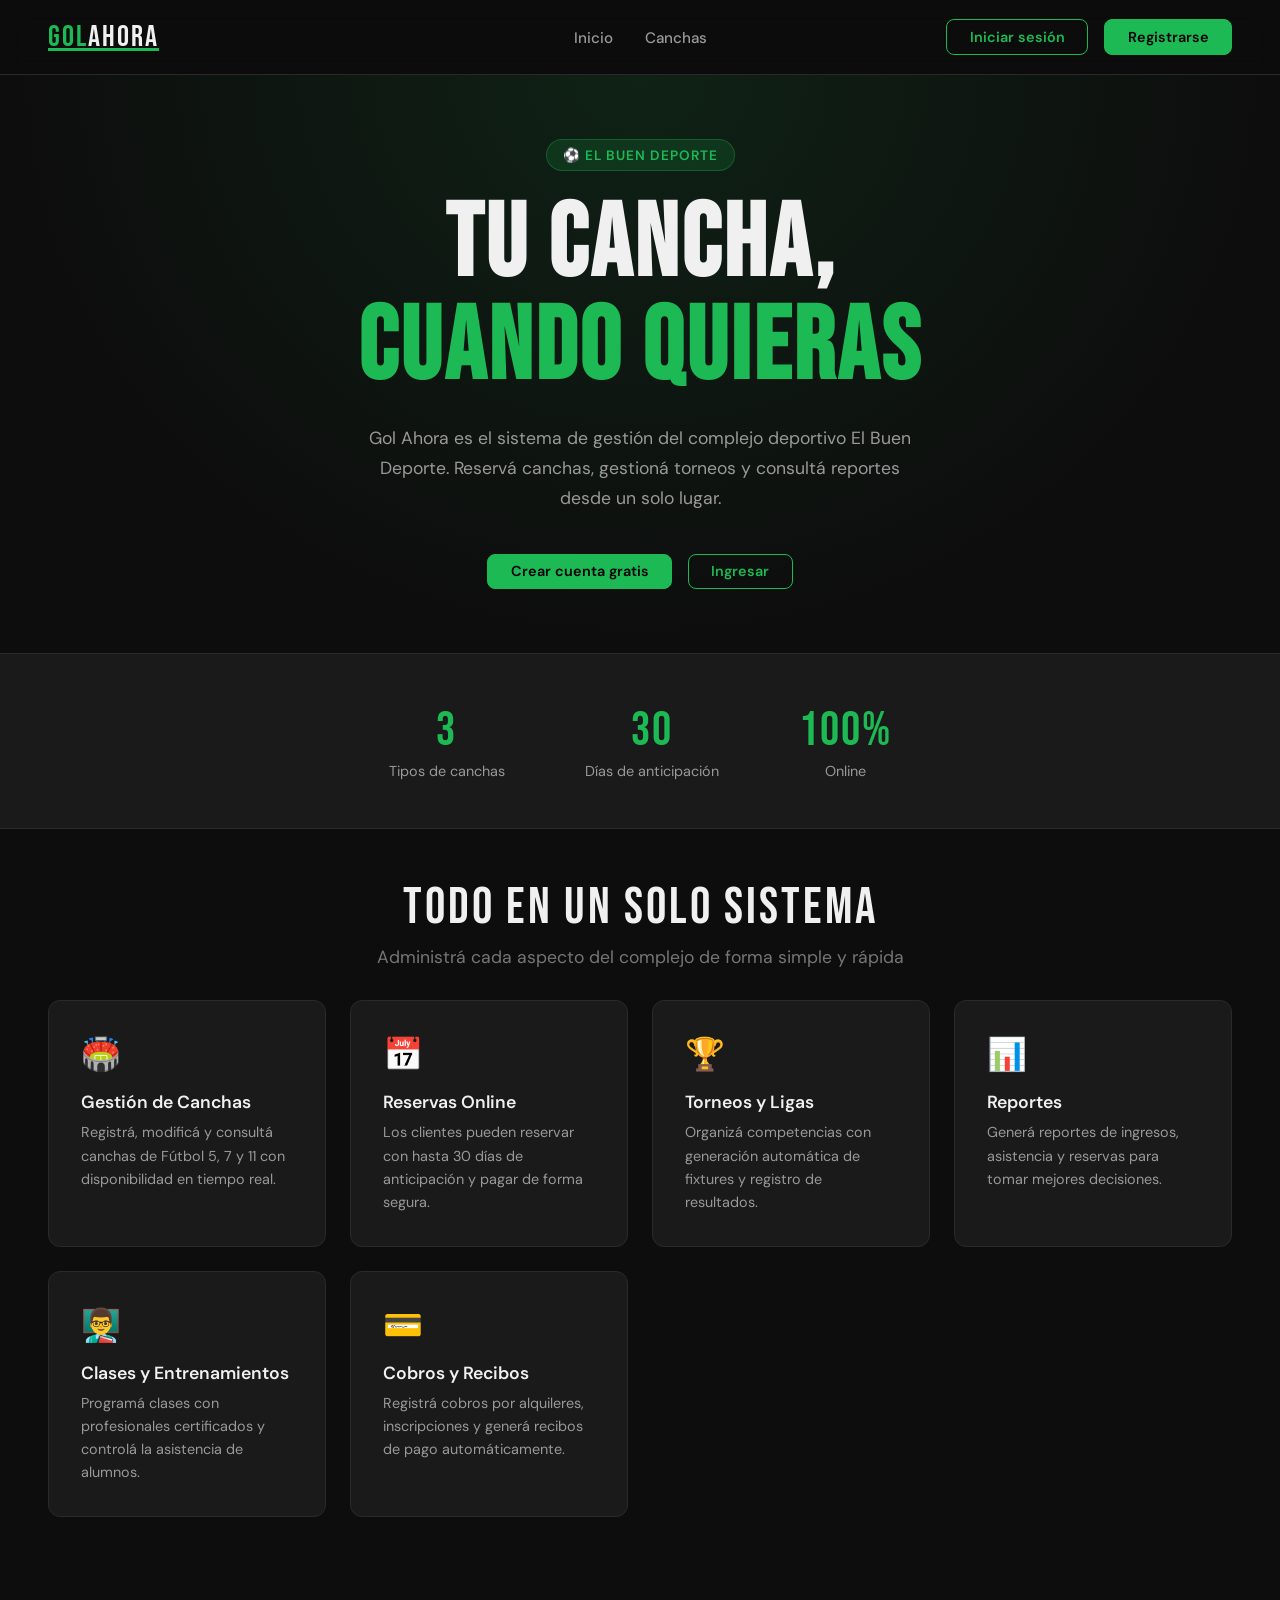
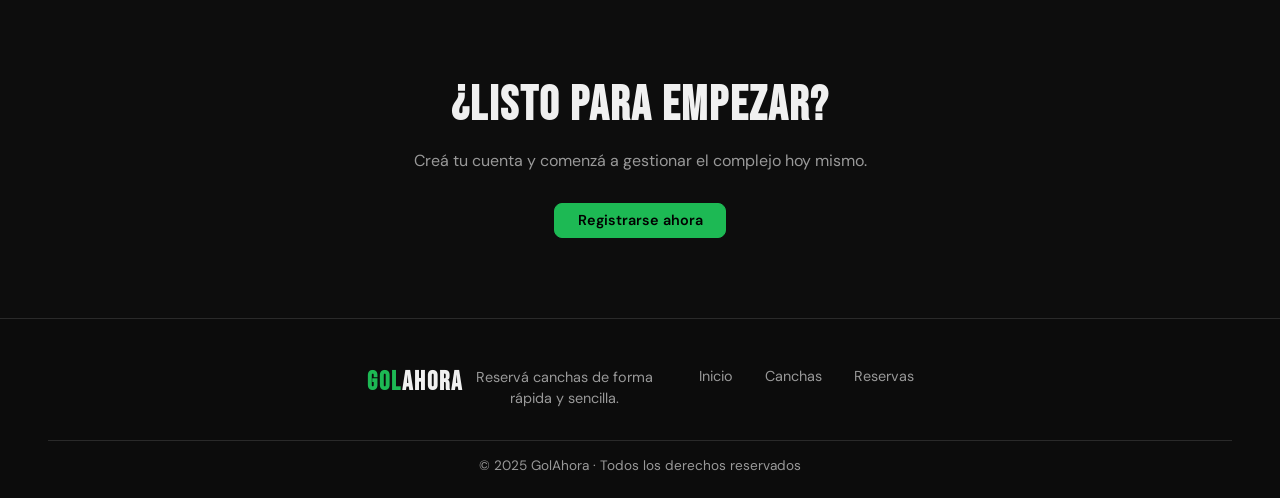
==== Front-End/index.html @ b913488b "Front agregado" ====
<!DOCTYPE html>
<html lang="es">
<head>
  <meta charset="UTF-8" />
  <meta name="viewport" content="width=device-width, initial-scale=1.0"/>
  <title>Gol Ahora - El Buen Deporte</title>
  <link rel="stylesheet" href="css/style.css"/>
    <link rel="stylesheet" href="./css/global/global.css" />
      <script src="js/main.js"></script>
  <script src=""></script>
</head>
<body>

  <nav>
  <a href="index.html" class="logo">Gol<span>Ahora</span></a>
    <ul>
      <li><a href="index.html">Inicio</a></li>
      <li><a href="canchas.html">Canchas</a></li>
      
    </ul>
    <div class="nav-btns">
      <a href="login.html" class="btn btn-outline">Iniciar sesión</a>
      <a href="registro.html" class="btn btn-solid">Registrarse</a>
    </div>
  </nav>

  <section class="hero">
    <div class="hero-tag">⚽ El Buen Deporte</div>
    <h1>Tu cancha,<br/><span>cuando quieras</span></h1>
    <p>Gol Ahora es el sistema de gestión del complejo deportivo El Buen Deporte. Reservá canchas, gestioná torneos y consultá reportes desde un solo lugar.</p>
    <div class="hero-btns">
      <a href="registro.html" class="btn btn-solid btn-lg">Crear cuenta gratis</a>
      <a href="login.html" class="btn btn-outline btn-lg">Ingresar</a>
    </div>
  </section>

  <div class="stats">
    <div class="stat">
      <div class="stat-num">3</div>
      <div class="stat-label">Tipos de canchas</div>
    </div>
    <div class="stat">
      <div class="stat-num">30</div>
      <div class="stat-label">Días de anticipación</div>
    </div>
    <div class="stat">
      <div class="stat-num">100%</div>
      <div class="stat-label">Online</div>
    </div>
  </div>

  <section class="features">
    <div class="section-title">Todo en un solo sistema</div>
    <p class="section-sub">Administrá cada aspecto del complejo de forma simple y rápida</p>
    <div class="cards">
      <div class="card">
        <div class="card-icon">🏟️</div>
        <h3>Gestión de Canchas</h3>
        <p>Registrá, modificá y consultá canchas de Fútbol 5, 7 y 11 con disponibilidad en tiempo real.</p>
      </div>
      <div class="card">
        <div class="card-icon">📅</div>
        <h3>Reservas Online</h3>
        <p>Los clientes pueden reservar con hasta 30 días de anticipación y pagar de forma segura.</p>
      </div>
      <div class="card">
        <div class="card-icon">🏆</div>
        <h3>Torneos y Ligas</h3>
        <p>Organizá competencias con generación automática de fixtures y registro de resultados.</p>
      </div>
      <div class="card">
        <div class="card-icon">📊</div>
        <h3>Reportes</h3>
        <p>Generá reportes de ingresos, asistencia y reservas para tomar mejores decisiones.</p>
      </div>
      <div class="card">
        <div class="card-icon">👨‍🏫</div>
        <h3>Clases y Entrenamientos</h3>
        <p>Programá clases con profesionales certificados y controlá la asistencia de alumnos.</p>
      </div>
      <div class="card">
        <div class="card-icon">💳</div>
        <h3>Cobros y Recibos</h3>
        <p>Registrá cobros por alquileres, inscripciones y generá recibos de pago automáticamente.</p>
      </div>
    </div>
  </section>

  <section class="cta">
    <h2>¿Listo para empezar?</h2>
    <p>Creá tu cuenta y comenzá a gestionar el complejo hoy mismo.</p>
    <a href="registro.html" class="btn btn-solid btn-lg">Registrarse ahora</a>
  </section>

   <footer class="footer">
  <div class="footer-content">
    <div class="footer-brand">
      <h3>Gol<span>Ahora</span></h3>
      <p>Reservá canchas de forma rápida y sencilla.</p>
    </div>

    <div class="footer-links">
      <a href="#">Inicio</a>
      <a href="#">Canchas</a>
      <a href="#">Reservas</a>
    </div>
  </div>

  <div class="footer-bottom">
    <p>© 2025 GolAhora · Todos los derechos reservados</p>
  </div>
</footer>


</body>
</html>
---- Front-End/css/style.css ----
@import url('https://fonts.googleapis.com/css2?family=Bebas+Neue&family=DM+Sans:wght@400;500;600&display=swap');

*, *::before, *::after { box-sizing: border-box; margin: 0; padding: 0; }

:root {
  --verde: #1db954;
  --verde-oscuro: #158a3e;
  --negro: #0d0d0d;
  --gris: #1a1a1a;
  --gris-claro: #2a2a2a;
  --texto: #f0f0f0;
  --texto-suave: #999;
}

body {
  font-family: 'DM Sans', sans-serif;
  background-color: var(--negro);
  color: var(--texto);
  min-height: 100vh;
}

nav {
  display: flex;
  justify-content: space-between;
  align-items: center;
  padding: 1.2rem 3rem;
  background: rgba(13,13,13,0.95);
  border-bottom: 1px solid var(--gris-claro);
  position: sticky;
  top: 0;
  z-index: 100;
}

.logo {
  font-family: 'Bebas Neue', sans-serif;
  font-size: 1.8rem;
  color: var(--verde);
  letter-spacing: 2px;
}

.logo span { color: var(--texto); }

nav ul {
  list-style: none;
  display: flex;
  gap: 2rem;
}

nav ul a {
  color: var(--texto-suave);
  text-decoration: none;
  font-size: 0.95rem;
  font-weight: 500;
  transition: color 0.2s;
}

nav ul a:hover { color: var(--verde); }

.nav-btns { display: flex; gap: 1rem; }

.btn {
  padding: 0.6rem 1.4rem;
  border-radius: 6px;
  font-family: 'DM Sans', sans-serif;
  font-weight: 600;
  font-size: 0.9rem;
  cursor: pointer;
  text-decoration: none;
  transition: all 0.2s;
  display: inline-block;
}

.btn-outline {
  border: 1.5px solid var(--verde);
  color: var(--verde);
  background: transparent;
}

.btn-outline:hover { background: var(--verde); color: var(--negro); }

.btn-solid {
  background: var(--verde);
  color: var(--negro);
  border: 1.5px solid var(--verde);
}

.btn-solid:hover { background: var(--verde-oscuro); border-color: var(--verde-oscuro); }

.hero {
  display: flex;
  flex-direction: column;
  align-items: center;
  justify-content: center;
  text-align: center;
  background: radial-gradient(ellipse at 50% 0%, rgba(29,185,84,0.12) 0%, transparent 70%);
  min-height: 60vh; 
   padding: 4rem 2rem;
}

.hero-tag {
  background: rgba(29,185,84,0.15);
  color: var(--verde);
  border: 1px solid rgba(29,185,84,0.3);
  padding: 0.4rem 1rem;
  border-radius: 50px;
  font-size: 0.85rem;
  font-weight: 600;
  letter-spacing: 1px;
  text-transform: uppercase;
  margin-bottom: 1.5rem;
  animation: fadeDown 0.6s ease both;
}

.hero h1 {
  font-family: 'Bebas Neue', sans-serif;
  font-size: clamp(3.5rem, 8vw, 7rem);
  line-height: 1;
  letter-spacing: 3px;
  margin-bottom: 1.5rem;
  animation: fadeDown 0.6s ease 0.1s both;
}

.hero h1 span { color: var(--verde); }

.hero p {
  max-width: 550px;
  color: var(--texto-suave);
  font-size: 1.1rem;
  line-height: 1.7;
  margin-bottom: 2.5rem;
  animation: fadeDown 0.6s ease 0.2s both;
}

.hero-btns {
  display: flex;
  gap: 1rem;
  flex-wrap: wrap;
  justify-content: center;
  animation: fadeDown 0.6s ease 0.3s both;
}

.btn-lg { padding: 0.85rem 2rem; font-size: 1rem; border-radius: 8px; }

.features {
  padding: 3rem 3rem 5rem;
  margin-top: 0;
}

.section-title {
  font-family: 'Bebas Neue', sans-serif;
  font-size: 3.2rem;
  letter-spacing: 3px;
  text-align: center;
  margin-bottom: 0.5rem;
}

.section-sub {
  font-size: 1.1rem;
  text-align: center;
  color: var(--texto-suave);
  opacity: 0.75;
  margin-bottom: 2rem;
}

.cards {
  display: grid;
  grid-template-columns: repeat(auto-fit, minmax(260px, 1fr));
  gap: 1.5rem;
}

.card {
  
  background: var(--gris);
  border: 1px solid var(--gris-claro);
  border-radius: 12px;
  padding: 2rem;
  transition: border-color 0.2s, transform 0.2s;
}

.card:hover { border-color: var(--verde); transform: translateY(-4px); }

.card-icon {
  font-size: 2rem;
  margin-bottom: 1rem;
}

.card h3 {
  font-size: 1.1rem;
  font-weight: 600;
  margin-bottom: 0.5rem;
}

.card p { color: var(--texto-suave); font-size: 0.9rem; line-height: 1.6; }

/* STATS */
.stats {
  background: var(--gris);
  border-top: 1px solid var(--gris-claro);
  border-bottom: 1px solid var(--gris-claro);
  padding: 3rem;
  display: flex;
  justify-content: center;
  gap: 5rem;
  flex-wrap: wrap;
}

.stat { text-align: center; }

.stat-num {
  font-family: 'Bebas Neue', sans-serif;
  font-size: 3rem;
  color: var(--verde);
  letter-spacing: 2px;
}

.stat-label { color: var(--texto-suave); font-size: 0.9rem; margin-top: 0.2rem; }

/* CTA */
.cta {
  text-align: center;
  padding: 5rem 2rem;
}

.cta h2 {
  font-family: 'Bebas Neue', sans-serif;
  font-size: 3rem;
  letter-spacing: 2px;
  margin-bottom: 1rem;
}

.cta p { color: var(--texto-suave); margin-bottom: 2rem; }

/* FOOTER */
footer {
  background: var(--gris);
  border-top: 1px solid var(--gris-claro);
  text-align: center;
  padding: 2rem;
  color: var(--texto-suave);
  font-size: 0.85rem;
}

footer span { color: var(--verde); }

@keyframes fadeDown {
  from { opacity: 0; transform: translateY(-16px); }
  to { opacity: 1; transform: translateY(0); }
}
---- Front-End/css/global/global.css ----
nav {
  display: flex;
  align-items: center;
  padding: 1.2rem 3rem;
  background: rgba(13, 13, 13, 0.92);
  backdrop-filter: blur(12px);
  border-bottom: 1px solid var(--gris-claro, rgba(255,255,255,0.1));
}

/* LOGO */
.logo {
  flex: 1;
  font-family: 'Bebas Neue', sans-serif;
  font-size: 1.9rem;
  color: var(--verde, #22c55e);
  letter-spacing: 2px;
  cursor: pointer;
}


nav ul {
  flex: 1;
  display: flex;
  justify-content: center; 
  align-items: center;
  gap: 2rem;
  list-style: none;
  margin: 0;
  padding: 0;
}

.nav-btns {
  flex: 1;
  display: flex;
  justify-content: flex-end;
  align-items: center;
  gap: 1rem;
}

nav ul a {
  position: relative;
  text-decoration: none;
  font-size: 0.95rem;
  font-weight: 500;
  color: var(--texto-suave, #bdbdbd);
}

nav ul a::after {
  content: "";
  position: absolute;
  left: 0;
  bottom: -6px;
  width: 0%;
  height: 2px;
  background: var(--verde, #22c55e);
  transition: width 0.25s ease;
}

nav ul a:hover {
  color: var(--texto, #fff);
}

nav ul a:hover::after {
  width: 100%;
}

.btn {
  display: inline-flex;
  align-items: center;
  justify-content: center;
  padding: 0.6rem 1.4rem;
  border-radius: 8px;
  font-weight: 600;
  font-size: 0.9rem;
  text-decoration: none;
  cursor: pointer;
  transition: all 0.25s ease;
  line-height: 1;
}

.btn-outline {
  border: 1.5px solid var(--verde, #22c55e);
  color: var(--verde, #22c55e);
  background: transparent;
}

.btn-outline:hover {
  background: var(--verde, #22c55e);
  color: #000;
}

.btn-solid {
  background: var(--verde, #22c55e);
  color: #000;
  border: 1.5px solid var(--verde, #22c55e);
}

.btn-solid:hover {
  background: var(--verde-oscuro, #16a34a);
  border-color: var(--verde-oscuro, #16a34a);
}

footer {
  background: rgba(13, 13, 13, 0.98);
  border-top: 1px solid var(--gris-claro, rgba(255,255,255,0.1));
  padding: 3rem 3rem 1.5rem;
  color: var(--texto-suave, #bdbdbd);
}

/* CONTENIDO PRINCIPAL */
.footer-content {
  display: flex;
  justify-content:center;
  align-items: start;
  flex-wrap: wrap;
  gap: 2rem;
  margin-bottom: 2rem;
}

/* BRAND */
.footer-brand {
  display: flex;

  max-width: 300px;
}

.footer-brand h3 {
  font-family: 'Bebas Neue', sans-serif;
  font-size: 1.6rem;
  color: var(--verde, #22c55e);
  letter-spacing: 2px;
  margin: 0 0 0.5rem 0;
}

.footer-brand h3 span {
  color: var(--texto, #fff);
}

.footer-brand p {
  font-size: 0.9rem;
  line-height: 1.4;
}

/* LINKS */
.footer-links {
  display: flex;
  gap: 2rem;
  align-items: center;
  justify-content: center;
}

.footer-links a {
  text-decoration: none;
  color: var(--texto-suave, #bdbdbd);
  font-size: 0.9rem;
  transition: color 0.2s ease;
}

.footer-links a:hover {
  color: var(--verde, #22c55e);
}

/* BOTTOM */
.footer-bottom {
  border-top: 1px solid var(--gris-claro, rgba(255,255,255,0.1));
  padding-top: 1rem;
  text-align: center;
  font-size: 0.85rem;
  color: var(--texto-suave, #bdbdbd);
}
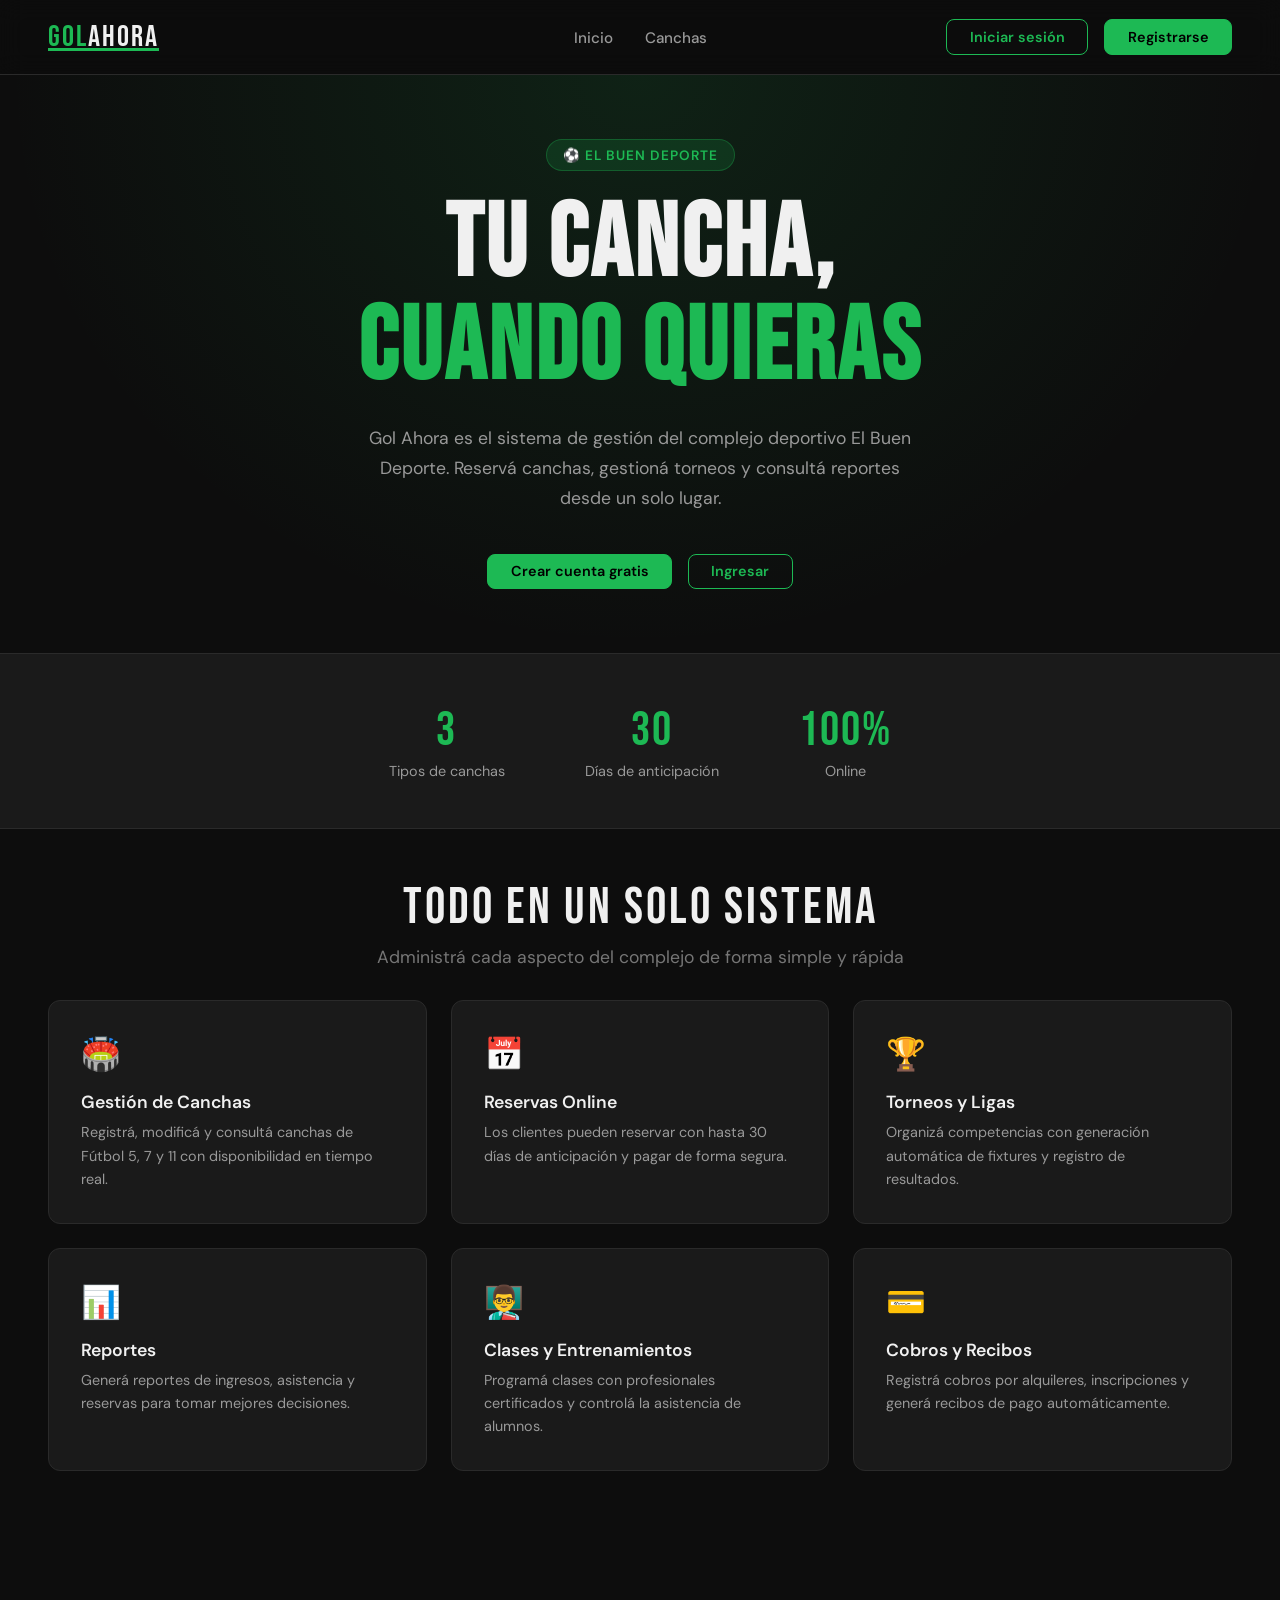
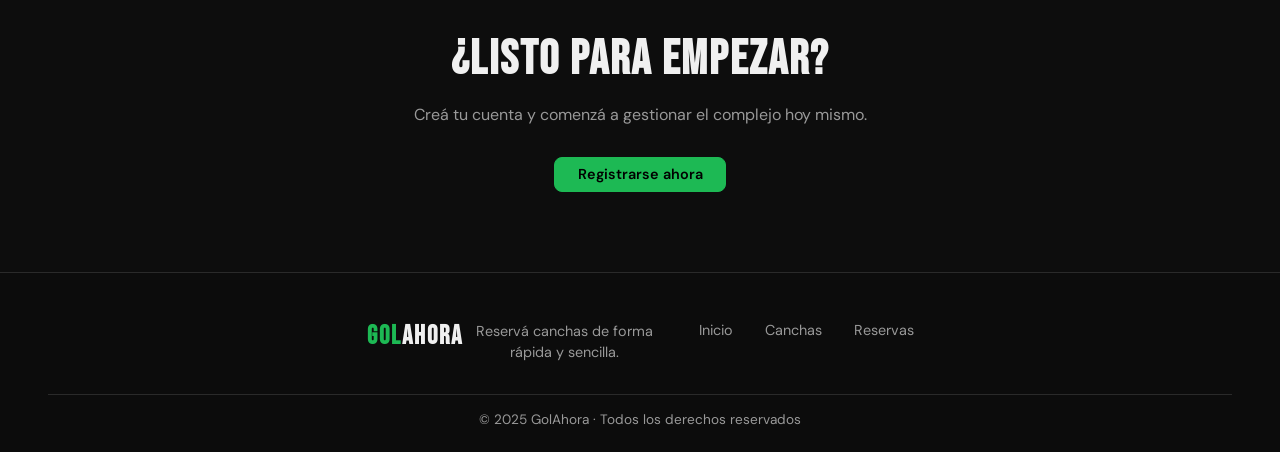
==== commit 3c820f84: "Codigo de malena,julian y franco integrado. Front con login,registro, listado de canchas y reservas " ====
--- a/Front-End/index.html
+++ b/Front-End/index.html
@@ -5,9 +5,11 @@
   <meta name="viewport" content="width=device-width, initial-scale=1.0"/>
   <title>Gol Ahora - El Buen Deporte</title>
   <link rel="stylesheet" href="css/style.css"/>
-    <link rel="stylesheet" href="./css/global/global.css" />
-      <script src="js/main.js"></script>
-  <script src=""></script>
+  <link rel="stylesheet" href="./css/global/global.css" />
+  <link rel="stylesheet" href="./css/Forms/login.css"/>
+  <link rel="stylesheet" href="./css/Forms/registros.css"/>
+  <script type="module" src="./main.js"></script>
+
 </head>
 <body>
 
@@ -18,7 +20,7 @@
       <li><a href="canchas.html">Canchas</a></li>
       
     </ul>
-    <div class="nav-btns">
+    <div class="nav-btns" id="navBtns">
       <a href="login.html" class="btn btn-outline">Iniciar sesión</a>
       <a href="registro.html" class="btn btn-solid">Registrarse</a>
     </div>
--- a/Front-End/css/style.css
+++ b/Front-End/css/style.css
@@ -164,10 +164,9 @@
 
 .cards {
   display: grid;
-  grid-template-columns: repeat(auto-fit, minmax(260px, 1fr));
+  grid-template-columns: repeat(3, 1fr);
   gap: 1.5rem;
 }
-
 .card {
   
   background: var(--gris);
--- a/Front-End/css/Forms/login.css
+++ b/Front-End/css/Forms/login.css
@@ -0,0 +1,142 @@
+
+.main {
+  flex: 1;
+  display: flex;
+  align-items: center;
+  justify-content: center;
+  padding: 3rem 1rem;
+  background: radial-gradient(ellipse at 50% 0%, rgba(29,185,84,0.08) 0%, transparent 60%);
+}
+
+.form-card {
+  background: var(--gris);
+  border: 1px solid var(--gris-claro);
+  border-radius: 16px;
+  padding: 2.5rem;
+  width: 100%;
+  max-width: 420px;
+  animation: fadeUp 0.4s ease both;
+}
+
+.form-card h1 {
+  font-family: 'Bebas Neue', sans-serif;
+  font-size: 2rem;
+  letter-spacing: 2px;
+  margin-bottom: 0.3rem;
+}
+
+.form-card h1 span { color: var(--verde); }
+
+.form-card .subtitle {
+  color: var(--texto-suave);
+  font-size: 0.9rem;
+  margin-bottom: 2rem;
+}
+
+.form-group {
+  margin-bottom: 1.2rem;
+}
+
+label {
+  display: block;
+  font-size: 0.85rem;
+  font-weight: 600;
+  margin-bottom: 0.4rem;
+  color: var(--texto-suave);
+}
+
+input {
+  width: 100%;
+  padding: 0.75rem 1rem;
+  background: var(--negro);
+  border: 1.5px solid var(--gris-claro);
+  border-radius: 8px;
+  color: var(--texto);
+  font-family: 'DM Sans', sans-serif;
+  font-size: 0.95rem;
+  transition: border-color 0.2s;
+  outline: none;
+}
+
+input:focus { border-color: var(--verde); }
+
+input.error-input { border-color: var(--error); }
+
+
+.forgot {
+  text-align: right;
+  margin-top: 0.4rem;
+}
+
+.forgot a {
+  color: var(--verde);
+  font-size: 0.82rem;
+  text-decoration: none;
+}
+
+.forgot a:hover { text-decoration: underline; }
+
+.btn-submit {
+  width: 100%;
+  padding: 0.85rem;
+  background: var(--verde);
+  color: var(--negro);
+  border: none;
+  border-radius: 8px;
+  font-family: 'DM Sans', sans-serif;
+  font-size: 1rem;
+  font-weight: 700;
+  cursor: pointer;
+  margin-top: 1.5rem;
+  transition: background 0.2s;
+}
+
+.btn-submit:hover { background: var(--verde-oscuro); }
+
+.divider {
+  display: flex;
+  align-items: center;
+  gap: 1rem;
+  margin: 1.5rem 0;
+  color: var(--texto-suave);
+  font-size: 0.85rem;
+}
+
+.divider::before, .divider::after {
+  content: '';
+  flex: 1;
+  height: 1px;
+  background: var(--gris-claro);
+}
+
+.register-link {
+  text-align: center;
+  color: var(--texto-suave);
+  font-size: 0.9rem;
+}
+
+.register-link a {
+  color: var(--verde);
+  font-weight: 600;
+  text-decoration: none;
+}
+
+.register-link a:hover { text-decoration: underline; }
+
+.alert {
+  background: rgba(29,185,84,0.1);
+  border: 1px solid rgba(29,185,84,0.3);
+  border-radius: 8px;
+  padding: 0.8rem 1rem;
+  font-size: 0.85rem;
+  color: var(--verde);
+  margin-bottom: 1.5rem;
+  display: none;
+}
+
+.alert.visible { display: block; }
+
+@keyframes fadeUp {
+  from { opacity: 0; transform: translateY(20px); }
+  to { opacity: 1; transform: translateY(0); }
+}
--- a/Front-End/css/Forms/registros.css
+++ b/Front-End/css/Forms/registros.css
@@ -0,0 +1,128 @@
+
+.main {
+  flex: 1;
+  display: flex;
+  align-items: center;
+  justify-content: center;
+  padding: 3rem 1rem;
+  background: radial-gradient(ellipse at 50% 0%, rgba(29,185,84,0.08) 0%, transparent 60%);
+}
+
+.form-card {
+  background: var(--gris);
+  border: 1px solid var(--gris-claro);
+  border-radius: 16px;
+  padding: 2.5rem;
+  width: 100%;
+  max-width: 480px;
+  animation: fadeUp 0.4s ease both;
+}
+
+.form-card h1 {
+  font-family: 'Bebas Neue', sans-serif;
+  font-size: 2rem;
+  letter-spacing: 2px;
+  margin-bottom: 0.3rem;
+}
+
+.form-card h1 span { color: var(--verde); }
+
+.subtitle {
+  color: var(--texto-suave);
+  font-size: 0.9rem;
+  margin-bottom: 2rem;
+}
+
+.form-row {
+  display: grid;
+  grid-template-columns: 1fr 1fr;
+  gap: 1rem;
+}
+
+.form-group { margin-bottom: 1.2rem; }
+
+label {
+  display: block;
+  font-size: 0.85rem;
+  font-weight: 600;
+  margin-bottom: 0.4rem;
+  color: var(--texto-suave);
+}
+
+input, select {
+  width: 100%;
+  padding: 0.75rem 1rem;
+  background: var(--negro);
+  border: 1.5px solid var(--gris-claro);
+  border-radius: 8px;
+  color: var(--texto);
+  font-family: 'DM Sans', sans-serif;
+  font-size: 0.95rem;
+  transition: border-color 0.2s;
+  outline: none;
+}
+
+select option { background: var(--negro); }
+
+input:focus, select:focus { border-color: var(--verde); }
+
+input.error-input, select.error-input { border-color: var(--error); }
+
+.error-msg {
+  color: var(--error);
+  font-size: 0.8rem;
+  margin-top: 0.3rem;
+  display: none;
+}
+
+.error-msg.visible { display: block; }
+
+.btn-submit {
+  width: 100%;
+  padding: 0.85rem;
+  background: var(--verde);
+  color: var(--negro);
+  border: none;
+  border-radius: 8px;
+  font-family: 'DM Sans', sans-serif;
+  font-size: 1rem;
+  font-weight: 700;
+  cursor: pointer;
+  margin-top: 0.5rem;
+  transition: background 0.2s;
+}
+
+.btn-submit:hover { background: var(--verde-oscuro); }
+
+.login-link {
+  text-align: center;
+  color: var(--texto-suave);
+  font-size: 0.9rem;
+  margin-top: 1.5rem;
+}
+
+.login-link a {
+  color: var(--verde);
+  font-weight: 600;
+  text-decoration: none;
+}
+
+.login-link a:hover { text-decoration: underline; }
+
+.alert {
+  background: rgba(29,185,84,0.1);
+  border: 1px solid rgba(29,185,84,0.3);
+  border-radius: 8px;
+  padding: 0.8rem 1rem;
+  font-size: 0.85rem;
+  color: var(--verde);
+  margin-bottom: 1.5rem;
+  display: none;
+}
+
+.alert.visible { display: block; }
+
+@keyframes fadeUp {
+  from { opacity: 0; transform: translateY(20px); }
+  to { opacity: 1; transform: translateY(0); }
+}
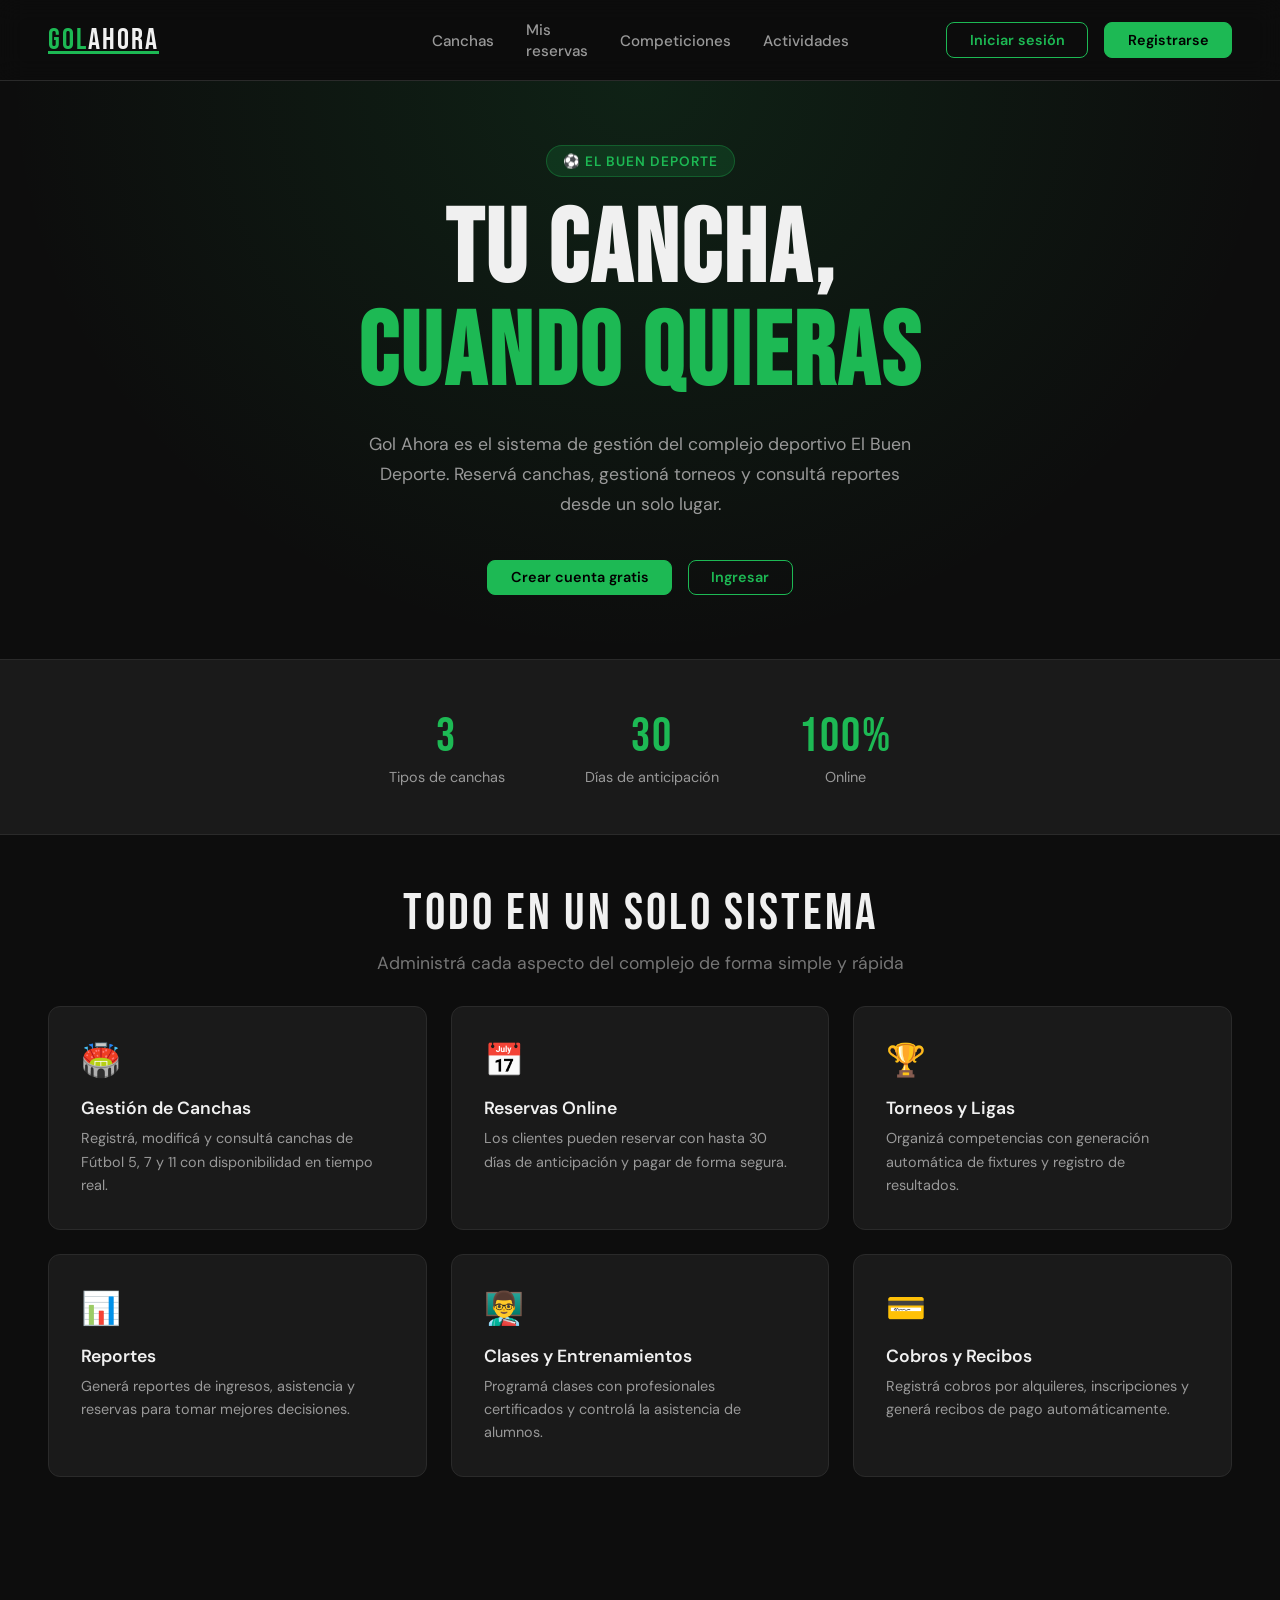
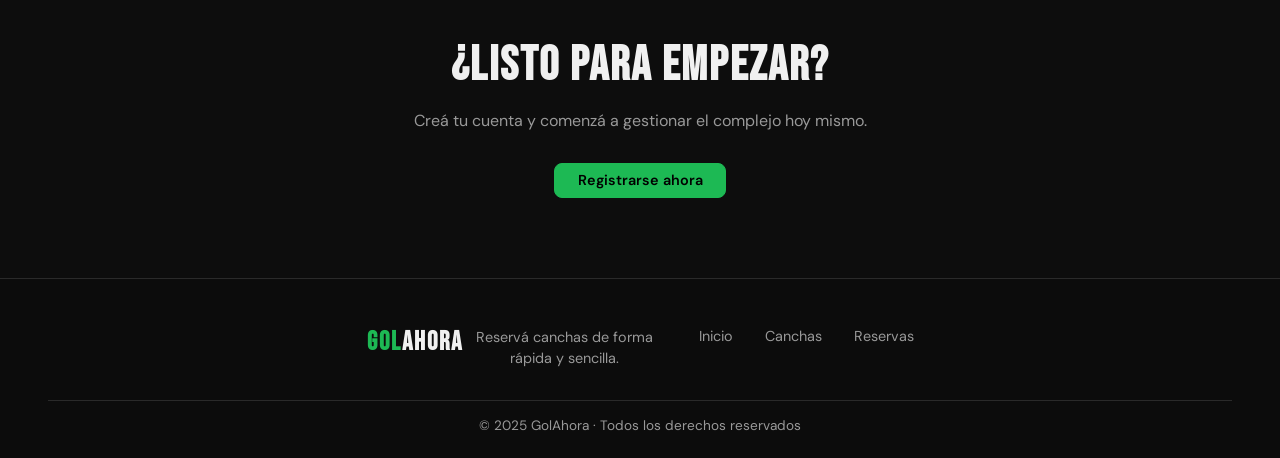
==== commit 2c3176f2: "Merge pull request #8 from Tonelli00/main Mis reservas agregado." ====
--- a/Front-End/index.html
+++ b/Front-End/index.html
@@ -16,8 +16,10 @@
   <nav>
   <a href="index.html" class="logo">Gol<span>Ahora</span></a>
     <ul>
-      <li><a href="index.html">Inicio</a></li>
       <li><a href="canchas.html">Canchas</a></li>
+      <li><a href="reservas.html">Mis reservas</a></li>
+      <li><a href="competencias.html">Competiciones</a></li>
+      <li><a href="actividades.html">Actividades</a></li>
       
     </ul>
     <div class="nav-btns" id="navBtns">
--- a/Front-End/css/style.css
+++ b/Front-End/css/style.css
@@ -19,44 +19,7 @@
   min-height: 100vh;
 }
 
-nav {
-  display: flex;
-  justify-content: space-between;
-  align-items: center;
-  padding: 1.2rem 3rem;
-  background: rgba(13,13,13,0.95);
-  border-bottom: 1px solid var(--gris-claro);
-  position: sticky;
-  top: 0;
-  z-index: 100;
-}
-
-.logo {
-  font-family: 'Bebas Neue', sans-serif;
-  font-size: 1.8rem;
-  color: var(--verde);
-  letter-spacing: 2px;
-}
-
-.logo span { color: var(--texto); }
-
-nav ul {
-  list-style: none;
-  display: flex;
-  gap: 2rem;
-}
-
-nav ul a {
-  color: var(--texto-suave);
-  text-decoration: none;
-  font-size: 0.95rem;
-  font-weight: 500;
-  transition: color 0.2s;
-}
-
-nav ul a:hover { color: var(--verde); }
-
-.nav-btns { display: flex; gap: 1rem; }
+
 
 .btn {
   padding: 0.6rem 1.4rem;
@@ -214,7 +177,7 @@
 
 .stat-label { color: var(--texto-suave); font-size: 0.9rem; margin-top: 0.2rem; }
 
-/* CTA */
+
 .cta {
   text-align: center;
   padding: 5rem 2rem;
--- a/Front-End/css/global/global.css
+++ b/Front-End/css/global/global.css
@@ -1,3 +1,5 @@
+@import url('https://fonts.googleapis.com/css2?family=Bebas+Neue&family=DM+Sans:wght@400;500;600&display=swap');
+
 nav {
   display: flex;
   align-items: center;
@@ -16,7 +18,10 @@
   letter-spacing: 2px;
   cursor: pointer;
 }
-
+.logo span{
+  font-family: inherit;
+  color: var(--texto);
+}
 
 nav ul {
   flex: 1;
@@ -63,6 +68,9 @@
 nav ul a:hover::after {
   width: 100%;
 }
+
+
+
 
 .btn {
   display: inline-flex;
